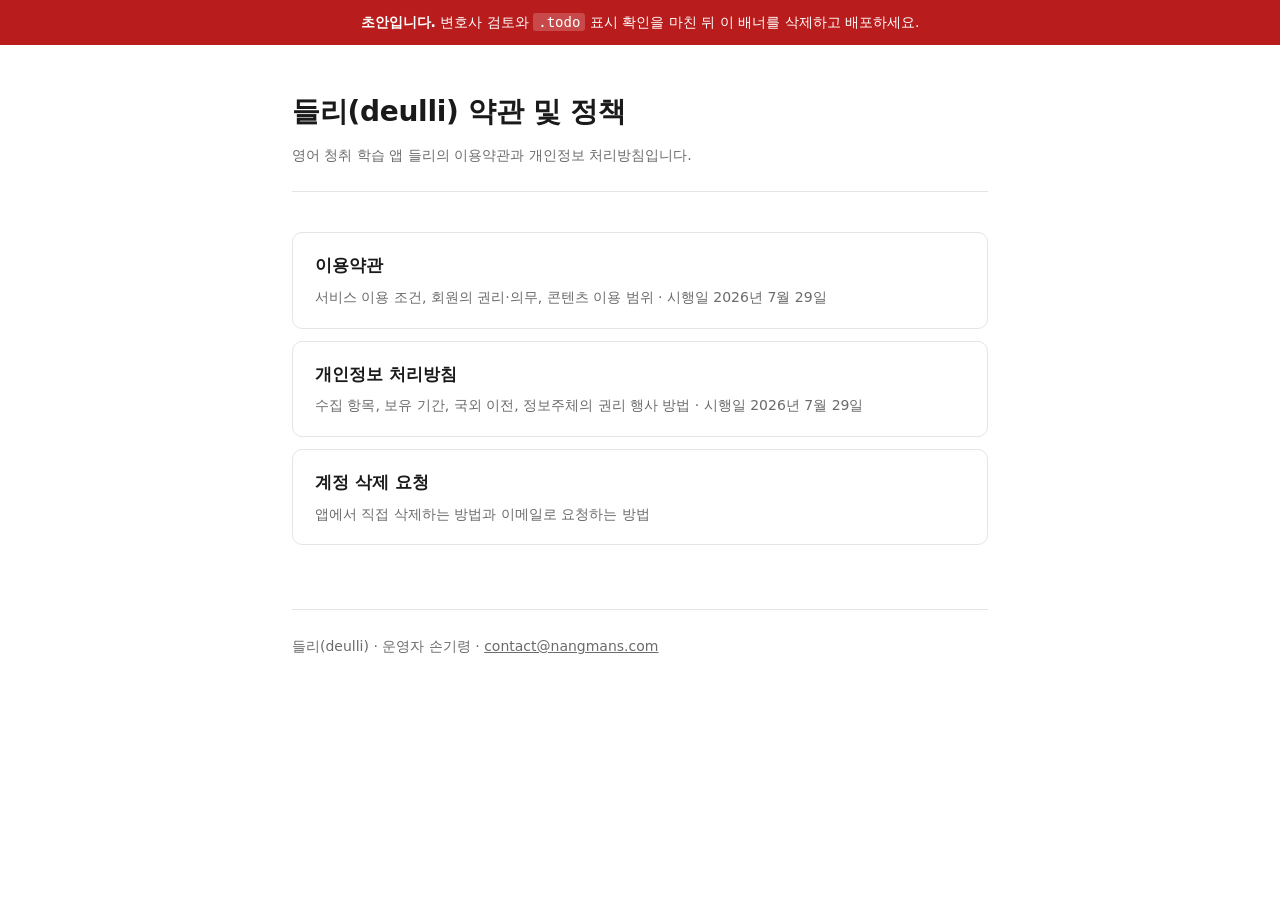
==== index.html @ 46728bd3 "chore: 들리 약관·개인정보 처리방침 정적 사이트 초기 커밋 배포 대상: https://deulli.policy.nangmans.com  - /terms, /privacy, /" ====
<!doctype html>
<html lang="ko">
<head>
<meta charset="utf-8">
<meta name="viewport" content="width=device-width, initial-scale=1">
<title>들리(deulli) 약관 및 정책</title>
<meta name="description" content="들리(deulli) 이용약관, 개인정보 처리방침, 계정 삭제 요청 안내">
<meta name="robots" content="index, follow">
<link rel="canonical" href="https://deulli.policy.nangmans.com/">
<meta property="og:type" content="website">
<meta property="og:locale" content="ko_KR">
<meta property="og:site_name" content="들리(deulli)">
<meta property="og:title" content="들리(deulli) 약관 및 정책">
<meta property="og:description" content="들리(deulli) 이용약관, 개인정보 처리방침, 계정 삭제 요청 안내">
<meta property="og:url" content="https://deulli.policy.nangmans.com/">
<link rel="stylesheet" href="/styles.css">
</head>
<body>

<!-- ⚠️ 공개 전 이 배너를 삭제하세요 (네 페이지 모두) -->
<div id="draft-banner">
	<strong>초안입니다.</strong> 변호사 검토와 <code>.todo</code> 표시 확인을 마친 뒤 이 배너를 삭제하고 배포하세요.
</div>

<div class="wrap">

<header class="doc">
	<h1>들리(deulli) 약관 및 정책</h1>
	<p class="meta">영어 청취 학습 앱 들리의 이용약관과 개인정보 처리방침입니다.</p>
</header>

<ul class="index-list">
	<li><a href="/terms">
		<strong>이용약관</strong>
		<span>서비스 이용 조건, 회원의 권리·의무, 콘텐츠 이용 범위 · 시행일 2026년 7월 29일</span>
	</a></li>
	<li><a href="/privacy">
		<strong>개인정보 처리방침</strong>
		<span>수집 항목, 보유 기간, 국외 이전, 정보주체의 권리 행사 방법 · 시행일 2026년 7월 29일</span>
	</a></li>
	<li><a href="/account-deletion">
		<strong>계정 삭제 요청</strong>
		<span>앱에서 직접 삭제하는 방법과 이메일로 요청하는 방법</span>
	</a></li>
</ul>

<footer class="doc">
	<p>들리(deulli) · 운영자 손기령 · <a href="mailto:contact@nangmans.com">contact@nangmans.com</a></p>
</footer>

</div>
</body>
</html>
---- styles.css ----
:root {
	--bg: #ffffff;
	--fg: #1a1a1a;
	--muted: #6b6b6b;
	--line: #e5e5e5;
	--accent: #2b6cb0;
	--card: #f7f7f8;
	--warn-bg: #fff8e1;
	--warn-fg: #7a5c00;
	--warn-line: #f0d98a;
	--todo-bg: #ffe0e0;
	--todo-fg: #8a1c1c;
	--maxw: 46rem;
}

@media (prefers-color-scheme: dark) {
	:root {
		--bg: #16181c;
		--fg: #e8e8e8;
		--muted: #9a9a9a;
		--line: #2c2f36;
		--accent: #7aa7d9;
		--card: #1e2127;
		--warn-bg: #2e2712;
		--warn-fg: #e8cf8a;
		--warn-line: #5c4c1e;
		--todo-bg: #3a1c1c;
		--todo-fg: #ffb0b0;
	}
}

* { box-sizing: border-box; }

html { -webkit-text-size-adjust: 100%; }

body {
	margin: 0;
	background: var(--bg);
	color: var(--fg);
	font-family: -apple-system, BlinkMacSystemFont, "Apple SD Gothic Neo",
		"Pretendard", "Noto Sans KR", "Malgun Gothic", system-ui, sans-serif;
	font-size: 16px;
	line-height: 1.75;
	word-break: keep-all;
	overflow-wrap: anywhere;
}

.wrap {
	max-width: var(--maxw);
	margin: 0 auto;
	padding: 3rem 1.25rem 6rem;
}

header.doc {
	border-bottom: 1px solid var(--line);
	padding-bottom: 1.5rem;
	margin-bottom: 2.5rem;
}

.brand {
	display: inline-block;
	font-size: 0.8125rem;
	letter-spacing: 0.02em;
	color: var(--muted);
	text-decoration: none;
	margin-bottom: 0.75rem;
}

.brand:hover { color: var(--accent); }

h1 {
	font-size: 1.75rem;
	line-height: 1.35;
	margin: 0 0 0.75rem;
	letter-spacing: -0.01em;
}

h2 {
	font-size: 1.1875rem;
	margin: 3rem 0 1rem;
	padding-top: 0.5rem;
	letter-spacing: -0.01em;
}

h3 {
	font-size: 1rem;
	margin: 2rem 0 0.75rem;
}

p, ul, ol { margin: 0 0 1rem; }

ul, ol { padding-left: 1.35rem; }

li { margin-bottom: 0.375rem; }

.meta {
	color: var(--muted);
	font-size: 0.875rem;
	margin: 0;
}

.lead {
	color: var(--muted);
	font-size: 0.9375rem;
}

a { color: var(--accent); }

hr {
	border: 0;
	border-top: 1px solid var(--line);
	margin: 2.5rem 0;
}

/* 조문 항 번호 */
.clause { margin: 0 0 0.875rem; }

/* 목차 */
nav.toc {
	background: var(--card);
	border: 1px solid var(--line);
	border-radius: 10px;
	padding: 1.25rem 1.5rem;
	margin-bottom: 2.5rem;
}

nav.toc h2 {
	margin: 0 0 0.75rem;
	font-size: 0.9375rem;
	padding-top: 0;
}

nav.toc ol { margin: 0; font-size: 0.9375rem; }

nav.toc a { text-decoration: none; }
nav.toc a:hover { text-decoration: underline; }

/* 표 */
.table-scroll {
	overflow-x: auto;
	-webkit-overflow-scrolling: touch;
	margin: 0 0 1.25rem;
}

table {
	border-collapse: collapse;
	width: 100%;
	min-width: 30rem;
	font-size: 0.9375rem;
}

th, td {
	border: 1px solid var(--line);
	padding: 0.625rem 0.75rem;
	text-align: left;
	vertical-align: top;
}

th {
	background: var(--card);
	font-weight: 600;
	white-space: nowrap;
}

/* 강조 박스 */
.note {
	background: var(--card);
	border: 1px solid var(--line);
	border-radius: 10px;
	padding: 1rem 1.25rem;
	margin: 1.5rem 0;
	font-size: 0.9375rem;
}

.note p:last-child { margin-bottom: 0; }

.warn {
	background: var(--warn-bg);
	border: 1px solid var(--warn-line);
	color: var(--warn-fg);
	border-radius: 10px;
	padding: 1rem 1.25rem;
	margin: 1.5rem 0;
	font-size: 0.9375rem;
}

.warn p:last-child { margin-bottom: 0; }

/* 배포 전 채워야 할 값 */
.todo {
	background: var(--todo-bg);
	color: var(--todo-fg);
	padding: 0.0625rem 0.375rem;
	border-radius: 4px;
	font-weight: 600;
	font-size: 0.9em;
}

/* 초안 배너 — 공개 전 제거 */
#draft-banner {
	background: #b91c1c;
	color: #fff;
	padding: 0.75rem 1.25rem;
	font-size: 0.875rem;
	text-align: center;
	line-height: 1.5;
}

#draft-banner code {
	background: rgba(255, 255, 255, 0.2);
	padding: 0.0625rem 0.3125rem;
	border-radius: 3px;
}

footer.doc {
	border-top: 1px solid var(--line);
	margin-top: 4rem;
	padding-top: 1.5rem;
	font-size: 0.875rem;
	color: var(--muted);
}

footer.doc a { color: var(--muted); }

.index-list {
	list-style: none;
	padding: 0;
	margin: 2rem 0 0;
}

.index-list li {
	margin-bottom: 0.75rem;
}

.index-list a {
	display: block;
	border: 1px solid var(--line);
	border-radius: 10px;
	padding: 1.125rem 1.375rem;
	text-decoration: none;
	color: var(--fg);
	transition: border-color 0.15s ease;
}

.index-list a:hover { border-color: var(--accent); }

.index-list strong { display: block; font-size: 1.0625rem; }

.index-list span {
	display: block;
	color: var(--muted);
	font-size: 0.875rem;
	margin-top: 0.25rem;
}
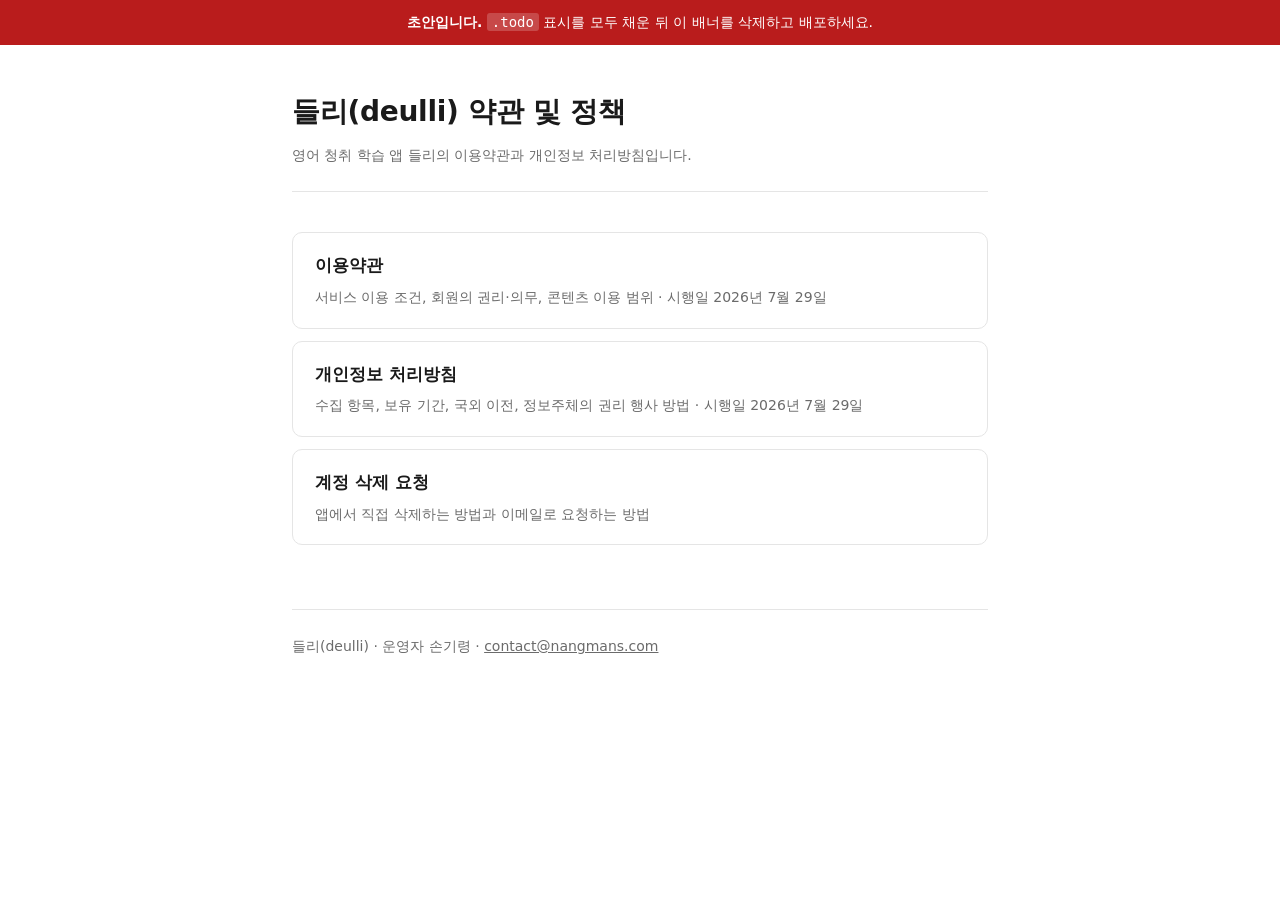
==== commit 05a77bb5: "docs: 변호사 검토를 받지 않기로 한 결정 반영 초안 배너와 README 체크리스트에서 변호사 검토를 전제로 한 문구를 제거하고, 결정 사실과 남는 리스크를 기록으로 대체했다." ====
--- a/index.html
+++ b/index.html
@@ -19,7 +19,7 @@
 
 <!-- ⚠️ 공개 전 이 배너를 삭제하세요 (네 페이지 모두) -->
 <div id="draft-banner">
-	<strong>초안입니다.</strong> 변호사 검토와 <code>.todo</code> 표시 확인을 마친 뒤 이 배너를 삭제하고 배포하세요.
+	<strong>초안입니다.</strong> <code>.todo</code> 표시를 모두 채운 뒤 이 배너를 삭제하고 배포하세요.
 </div>
 
 <div class="wrap">
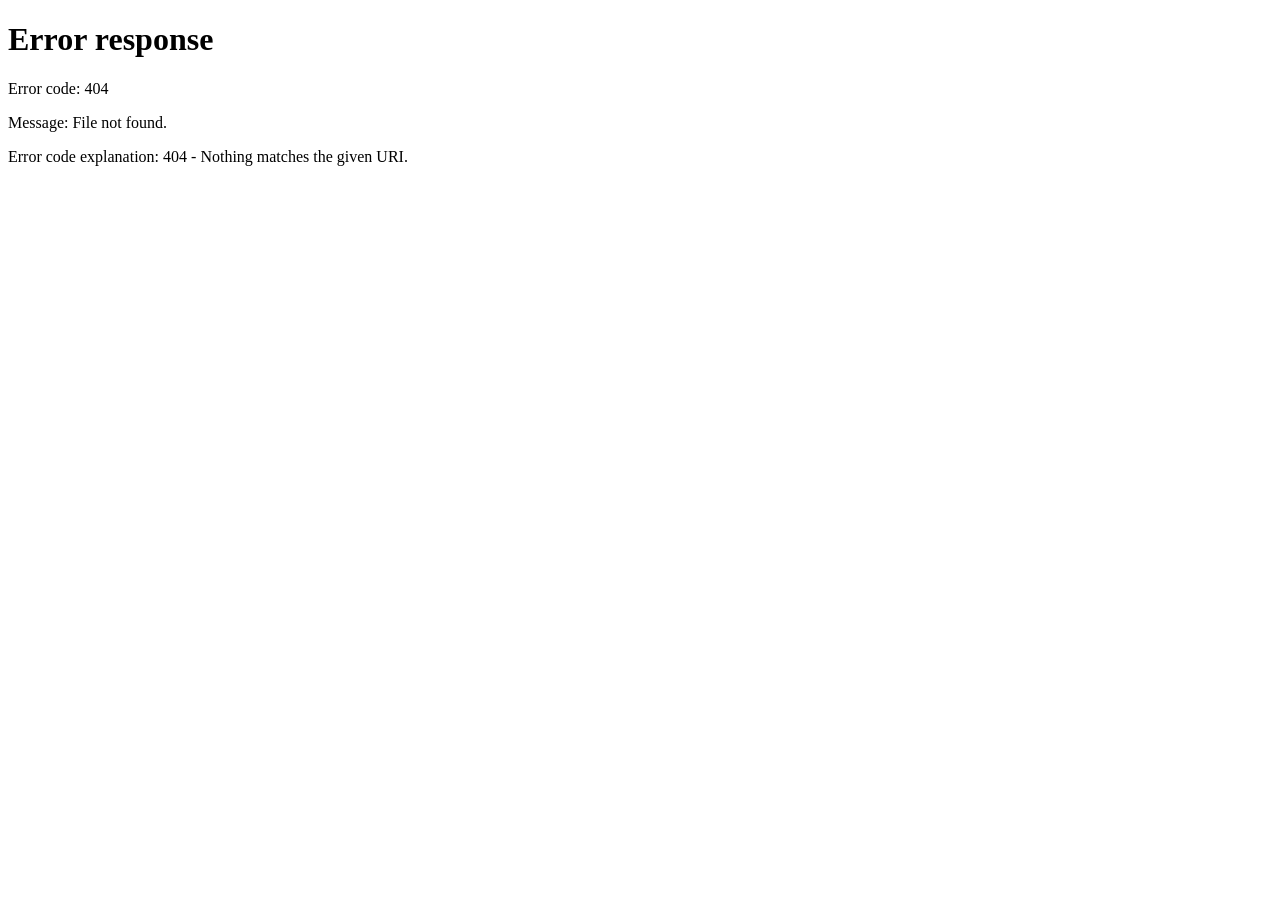
==== commit 9d17061d: "정책 페이지 UI 개선" ====
--- a/index.html
+++ b/index.html
@@ -1,53 +1,18 @@
-<!doctype html>
+<!DOCTYPE html>
 <html lang="ko">
 <head>
 <meta charset="utf-8">
 <meta name="viewport" content="width=device-width, initial-scale=1">
-<title>들리(deulli) 약관 및 정책</title>
-<meta name="description" content="들리(deulli) 이용약관, 개인정보 처리방침, 계정 삭제 요청 안내">
-<meta name="robots" content="index, follow">
-<link rel="canonical" href="https://deulli.policy.nangmans.com/">
-<meta property="og:type" content="website">
-<meta property="og:locale" content="ko_KR">
-<meta property="og:site_name" content="들리(deulli)">
-<meta property="og:title" content="들리(deulli) 약관 및 정책">
-<meta property="og:description" content="들리(deulli) 이용약관, 개인정보 처리방침, 계정 삭제 요청 안내">
-<meta property="og:url" content="https://deulli.policy.nangmans.com/">
+<meta http-equiv="refresh" content="0; url=/terms">
+<title>이용약관으로 이동 · 들리(deulli)</title>
+<meta name="robots" content="noindex, follow">
+<link rel="canonical" href="https://deulli.policy.nangmans.com/terms">
 <link rel="stylesheet" href="/styles.css">
 </head>
-<body>
-
-<!-- ⚠️ 공개 전 이 배너를 삭제하세요 (네 페이지 모두) -->
-<div id="draft-banner">
-	<strong>초안입니다.</strong> <code>.todo</code> 표시를 모두 채운 뒤 이 배너를 삭제하고 배포하세요.
-</div>
-
-<div class="wrap">
-
-<header class="doc">
-	<h1>들리(deulli) 약관 및 정책</h1>
-	<p class="meta">영어 청취 학습 앱 들리의 이용약관과 개인정보 처리방침입니다.</p>
-</header>
-
-<ul class="index-list">
-	<li><a href="/terms">
-		<strong>이용약관</strong>
-		<span>서비스 이용 조건, 회원의 권리·의무, 콘텐츠 이용 범위 · 시행일 2026년 7월 29일</span>
-	</a></li>
-	<li><a href="/privacy">
-		<strong>개인정보 처리방침</strong>
-		<span>수집 항목, 보유 기간, 국외 이전, 정보주체의 권리 행사 방법 · 시행일 2026년 7월 29일</span>
-	</a></li>
-	<li><a href="/account-deletion">
-		<strong>계정 삭제 요청</strong>
-		<span>앱에서 직접 삭제하는 방법과 이메일로 요청하는 방법</span>
-	</a></li>
-</ul>
-
-<footer class="doc">
-	<p>들리(deulli) · 운영자 손기령 · <a href="mailto:contact@nangmans.com">contact@nangmans.com</a></p>
-</footer>
-
-</div>
+<body class="redirect">
+	<main>
+		<p>들리 정책 문서로 이동하고 있습니다.</p>
+		<p><a href="/terms">이용약관 바로가기</a></p>
+	</main>
 </body>
 </html>
--- a/styles.css
+++ b/styles.css
@@ -1,254 +1,561 @@
 :root {
-	--bg: #ffffff;
-	--fg: #1a1a1a;
-	--muted: #6b6b6b;
-	--line: #e5e5e5;
-	--accent: #2b6cb0;
-	--card: #f7f7f8;
-	--warn-bg: #fff8e1;
-	--warn-fg: #7a5c00;
-	--warn-line: #f0d98a;
-	--todo-bg: #ffe0e0;
-	--todo-fg: #8a1c1c;
-	--maxw: 46rem;
-}
-
-@media (prefers-color-scheme: dark) {
-	:root {
-		--bg: #16181c;
-		--fg: #e8e8e8;
-		--muted: #9a9a9a;
-		--line: #2c2f36;
-		--accent: #7aa7d9;
-		--card: #1e2127;
-		--warn-bg: #2e2712;
-		--warn-fg: #e8cf8a;
-		--warn-line: #5c4c1e;
-		--todo-bg: #3a1c1c;
-		--todo-fg: #ffb0b0;
-	}
-}
-
-* { box-sizing: border-box; }
-
-html { -webkit-text-size-adjust: 100%; }
+	/* Deulli color system — light semantic layer */
+	color-scheme: light;
+	--background-base: #ffffff;
+	--surface-subtle: #f8fafc;
+	--surface-muted: #f1f4f8;
+	--text-primary: #041225;
+	--text-secondary: #4c5d72;
+	--text-tertiary: #718196;
+	--border-subtle: #e3e9f0;
+	--action-primary: #0150e5;
+	--action-primary-hover: #0640b9;
+	--action-primary-subtle: #eff5ff;
+	--warning-subtle: #fff8e6;
+	--warning-text: #8a4f00;
+	--danger-subtle: #fff0f0;
+	--danger-text: #b4232a;
+	--content-width: 46rem;
+	--site-width: 72rem;
+}
+
+* {
+	box-sizing: border-box;
+}
+
+html {
+	-webkit-text-size-adjust: 100%;
+	scroll-behavior: smooth;
+	scroll-padding-top: 6rem;
+}
 
 body {
 	margin: 0;
-	background: var(--bg);
-	color: var(--fg);
-	font-family: -apple-system, BlinkMacSystemFont, "Apple SD Gothic Neo",
-		"Pretendard", "Noto Sans KR", "Malgun Gothic", system-ui, sans-serif;
+	background: var(--background-base);
+	color: var(--text-primary);
+	font-family: Pretendard, -apple-system, BlinkMacSystemFont, "Apple SD Gothic Neo",
+		"Noto Sans KR", "Malgun Gothic", system-ui, sans-serif;
 	font-size: 16px;
-	line-height: 1.75;
+	line-height: 1.78;
+	letter-spacing: -0.012em;
 	word-break: keep-all;
 	overflow-wrap: anywhere;
 }
 
+a {
+	color: var(--action-primary);
+	text-underline-offset: 0.18em;
+	text-decoration-thickness: 1px;
+}
+
+a:hover {
+	color: var(--action-primary-hover);
+}
+
+a:focus-visible,
+summary:focus-visible {
+	outline: 3px solid #bbd6ff;
+	outline-offset: 3px;
+	border-radius: 4px;
+}
+
+.skip-link {
+	position: fixed;
+	z-index: 100;
+	top: 0.75rem;
+	left: 0.75rem;
+	padding: 0.625rem 0.875rem;
+	background: var(--text-primary);
+	color: #ffffff;
+	text-decoration: none;
+	transform: translateY(-150%);
+}
+
+.skip-link:focus {
+	transform: translateY(0);
+}
+
+/* 공개 전 상태 안내 */
+#draft-banner {
+	position: relative;
+	z-index: 30;
+	padding: 0.5rem 1.25rem;
+	background: var(--warning-subtle);
+	color: var(--warning-text);
+	font-size: 0.8125rem;
+	line-height: 1.5;
+	text-align: center;
+}
+
+#draft-banner code {
+	padding: 0.0625rem 0.3125rem;
+	border-radius: 4px;
+	background: rgba(138, 79, 0, 0.08);
+	font-family: ui-monospace, SFMono-Regular, Menlo, monospace;
+}
+
+/* 상단 브랜드 및 문서 탭 */
+.site-header {
+	position: sticky;
+	z-index: 20;
+	top: 0;
+	border-bottom: 1px solid var(--border-subtle);
+	background: rgba(255, 255, 255, 0.96);
+	backdrop-filter: blur(12px);
+	-webkit-backdrop-filter: blur(12px);
+}
+
+.site-header-inner {
+	display: flex;
+	align-items: stretch;
+	justify-content: space-between;
+	width: min(100%, var(--site-width));
+	min-height: 4.25rem;
+	margin: 0 auto;
+	padding: 0 1.5rem;
+	gap: 2rem;
+}
+
+.brand {
+	display: inline-flex;
+	flex: 0 0 auto;
+	align-items: baseline;
+	align-self: center;
+	gap: 0.4rem;
+	color: var(--text-primary);
+	font-size: 1.0625rem;
+	font-weight: 750;
+	letter-spacing: -0.03em;
+	text-decoration: none;
+}
+
+.brand::before {
+	width: 0.5rem;
+	height: 0.5rem;
+	border-radius: 999px;
+	background: var(--action-primary);
+	content: "";
+}
+
+.brand small {
+	color: var(--text-tertiary);
+	font-size: 0.6875rem;
+	font-weight: 650;
+	letter-spacing: 0.02em;
+}
+
+.policy-tabs {
+	display: flex;
+	align-items: stretch;
+	gap: 1.5rem;
+	white-space: nowrap;
+}
+
+.policy-tabs a {
+	display: inline-flex;
+	align-items: center;
+	border-bottom: 2px solid transparent;
+	color: var(--text-secondary);
+	font-size: 0.9rem;
+	font-weight: 600;
+	text-decoration: none;
+}
+
+.policy-tabs a:hover {
+	color: var(--text-primary);
+}
+
+.policy-tabs a[aria-current="page"] {
+	border-bottom-color: var(--action-primary);
+	color: var(--action-primary);
+	font-weight: 700;
+}
+
 .wrap {
-	max-width: var(--maxw);
+	width: min(100%, var(--site-width));
 	margin: 0 auto;
-	padding: 3rem 1.25rem 6rem;
+	padding: 4.5rem 1.5rem 6rem;
 }
 
 header.doc {
-	border-bottom: 1px solid var(--line);
-	padding-bottom: 1.5rem;
-	margin-bottom: 2.5rem;
-}
-
-.brand {
-	display: inline-block;
+	max-width: var(--content-width);
+	margin-bottom: 3.75rem;
+}
+
+.wrap:not(.has-toc) > header.doc {
+	margin-inline: auto;
+}
+
+.has-toc > header.doc {
+	margin-left: 16.5rem;
+}
+
+.eyebrow {
+	margin: 0 0 0.75rem;
+	color: var(--action-primary);
 	font-size: 0.8125rem;
+	font-weight: 700;
+	letter-spacing: 0.04em;
+}
+
+h1 {
+	margin: 0 0 0.875rem;
+	font-size: clamp(2rem, 5vw, 2.625rem);
+	font-weight: 760;
+	line-height: 1.25;
+	letter-spacing: -0.04em;
+}
+
+h2 {
+	margin: 4rem 0 1.125rem;
+	padding-top: 0.25rem;
+	font-size: 1.375rem;
+	line-height: 1.45;
+	letter-spacing: -0.025em;
+	scroll-margin-top: 6rem;
+}
+
+h3 {
+	margin: 2.5rem 0 0.875rem;
+	font-size: 1.0625rem;
+	line-height: 1.55;
+	letter-spacing: -0.015em;
+}
+
+p,
+ul,
+ol {
+	margin: 0 0 1.125rem;
+}
+
+ul,
+ol {
+	padding-left: 1.35rem;
+}
+
+li {
+	margin-bottom: 0.45rem;
+}
+
+strong {
+	font-weight: 700;
+}
+
+.meta {
+	margin: 0;
+	color: var(--text-tertiary);
+	font-size: 0.875rem;
+}
+
+.lead {
+	color: var(--text-secondary);
+	font-size: 1.0625rem;
+	line-height: 1.75;
+}
+
+hr {
+	margin: 3.5rem 0;
+	border: 0;
+	border-top: 1px solid var(--border-subtle);
+}
+
+.document-shell {
+	display: grid;
+	grid-template-columns: 13.5rem minmax(0, var(--content-width));
+	align-items: start;
+	gap: 3rem;
+}
+
+.document-body {
+	min-width: 0;
+	max-width: var(--content-width);
+}
+
+.document-body > :first-child {
+	margin-top: 0;
+}
+
+.standalone {
+	margin: 0 auto;
+}
+
+/* 긴 문서의 목차 */
+.toc-column {
+	min-width: 0;
+}
+
+nav.toc {
+	position: sticky;
+	top: 6rem;
+	max-height: calc(100vh - 7.5rem);
+	padding-right: 0.75rem;
+	overflow-y: auto;
+	scrollbar-width: thin;
+}
+
+nav.toc h2 {
+	margin: 0 0 0.875rem;
+	padding: 0;
+	color: var(--text-primary);
+	font-size: 0.8125rem;
+	font-weight: 700;
 	letter-spacing: 0.02em;
-	color: var(--muted);
+}
+
+nav.toc ol {
+	margin: 0;
+	padding: 0;
+	list-style: none;
+	font-size: 0.8125rem;
+	line-height: 1.55;
+}
+
+nav.toc li {
+	margin: 0;
+}
+
+nav.toc a {
+	display: block;
+	padding: 0.35rem 0;
+	color: var(--text-tertiary);
 	text-decoration: none;
-	margin-bottom: 0.75rem;
-}
-
-.brand:hover { color: var(--accent); }
-
-h1 {
-	font-size: 1.75rem;
-	line-height: 1.35;
-	margin: 0 0 0.75rem;
-	letter-spacing: -0.01em;
-}
-
-h2 {
-	font-size: 1.1875rem;
-	margin: 3rem 0 1rem;
-	padding-top: 0.5rem;
-	letter-spacing: -0.01em;
-}
-
-h3 {
-	font-size: 1rem;
-	margin: 2rem 0 0.75rem;
-}
-
-p, ul, ol { margin: 0 0 1rem; }
-
-ul, ol { padding-left: 1.35rem; }
-
-li { margin-bottom: 0.375rem; }
-
-.meta {
-	color: var(--muted);
-	font-size: 0.875rem;
-	margin: 0;
-}
-
-.lead {
-	color: var(--muted);
-	font-size: 0.9375rem;
-}
-
-a { color: var(--accent); }
-
-hr {
-	border: 0;
-	border-top: 1px solid var(--line);
-	margin: 2.5rem 0;
+}
+
+nav.toc a:hover {
+	color: var(--action-primary);
 }
 
 /* 조문 항 번호 */
-.clause { margin: 0 0 0.875rem; }
-
-/* 목차 */
-nav.toc {
-	background: var(--card);
-	border: 1px solid var(--line);
-	border-radius: 10px;
-	padding: 1.25rem 1.5rem;
-	margin-bottom: 2.5rem;
-}
-
-nav.toc h2 {
-	margin: 0 0 0.75rem;
-	font-size: 0.9375rem;
-	padding-top: 0;
-}
-
-nav.toc ol { margin: 0; font-size: 0.9375rem; }
-
-nav.toc a { text-decoration: none; }
-nav.toc a:hover { text-decoration: underline; }
+.clause {
+	margin: 0 0 0.9375rem;
+}
 
 /* 표 */
 .table-scroll {
+	margin: 0 0 1.5rem;
 	overflow-x: auto;
 	-webkit-overflow-scrolling: touch;
-	margin: 0 0 1.25rem;
 }
 
 table {
-	border-collapse: collapse;
 	width: 100%;
 	min-width: 30rem;
-	font-size: 0.9375rem;
-}
-
-th, td {
-	border: 1px solid var(--line);
-	padding: 0.625rem 0.75rem;
+	border-collapse: collapse;
+	border-top: 1px solid var(--text-tertiary);
+	border-bottom: 1px solid var(--border-subtle);
+	font-size: 0.9rem;
+	line-height: 1.65;
+}
+
+th,
+td {
+	padding: 0.75rem 0.875rem;
+	border: 0;
+	border-bottom: 1px solid var(--border-subtle);
 	text-align: left;
 	vertical-align: top;
 }
 
 th {
-	background: var(--card);
-	font-weight: 600;
+	background: var(--surface-subtle);
+	color: var(--text-secondary);
+	font-weight: 700;
 	white-space: nowrap;
 }
 
-/* 강조 박스 */
+/* 안내 및 주의 */
+.note,
+.warn {
+	margin: 1.75rem 0;
+	padding: 1.125rem 1.25rem;
+	border-radius: 12px;
+	font-size: 0.9375rem;
+}
+
 .note {
-	background: var(--card);
-	border: 1px solid var(--line);
-	border-radius: 10px;
-	padding: 1rem 1.25rem;
-	margin: 1.5rem 0;
-	font-size: 0.9375rem;
-}
-
-.note p:last-child { margin-bottom: 0; }
+	background: var(--action-primary-subtle);
+	color: var(--text-secondary);
+}
 
 .warn {
-	background: var(--warn-bg);
-	border: 1px solid var(--warn-line);
-	color: var(--warn-fg);
-	border-radius: 10px;
-	padding: 1rem 1.25rem;
-	margin: 1.5rem 0;
-	font-size: 0.9375rem;
-}
-
-.warn p:last-child { margin-bottom: 0; }
+	background: var(--warning-subtle);
+	color: var(--warning-text);
+}
+
+.note p:last-child,
+.warn p:last-child,
+.note ul:last-child,
+.warn ul:last-child {
+	margin-bottom: 0;
+}
 
 /* 배포 전 채워야 할 값 */
 .todo {
-	background: var(--todo-bg);
-	color: var(--todo-fg);
 	padding: 0.0625rem 0.375rem;
 	border-radius: 4px;
-	font-weight: 600;
+	background: var(--danger-subtle);
+	color: var(--danger-text);
 	font-size: 0.9em;
-}
-
-/* 초안 배너 — 공개 전 제거 */
-#draft-banner {
-	background: #b91c1c;
-	color: #fff;
-	padding: 0.75rem 1.25rem;
-	font-size: 0.875rem;
+	font-weight: 700;
+}
+
+footer.doc {
+	max-width: var(--content-width);
+	margin-top: 5rem;
+	margin-left: auto;
+	margin-right: auto;
+	padding-top: 1.5rem;
+	border-top: 1px solid var(--border-subtle);
+	color: var(--text-tertiary);
+	font-size: 0.8125rem;
+}
+
+.has-toc > footer.doc {
+	margin-left: 16.5rem;
+	margin-right: 0;
+}
+
+footer.doc p {
+	margin-bottom: 0.4rem;
+}
+
+footer.doc a {
+	color: var(--text-secondary);
+}
+
+.redirect {
+	display: grid;
+	min-height: 100vh;
+	place-items: center;
+	padding: 1.5rem;
 	text-align: center;
-	line-height: 1.5;
-}
-
-#draft-banner code {
-	background: rgba(255, 255, 255, 0.2);
-	padding: 0.0625rem 0.3125rem;
-	border-radius: 3px;
-}
-
-footer.doc {
-	border-top: 1px solid var(--line);
-	margin-top: 4rem;
-	padding-top: 1.5rem;
-	font-size: 0.875rem;
-	color: var(--muted);
-}
-
-footer.doc a { color: var(--muted); }
-
-.index-list {
-	list-style: none;
-	padding: 0;
-	margin: 2rem 0 0;
-}
-
-.index-list li {
-	margin-bottom: 0.75rem;
-}
-
-.index-list a {
-	display: block;
-	border: 1px solid var(--line);
-	border-radius: 10px;
-	padding: 1.125rem 1.375rem;
-	text-decoration: none;
-	color: var(--fg);
-	transition: border-color 0.15s ease;
-}
-
-.index-list a:hover { border-color: var(--accent); }
-
-.index-list strong { display: block; font-size: 1.0625rem; }
-
-.index-list span {
-	display: block;
-	color: var(--muted);
-	font-size: 0.875rem;
-	margin-top: 0.25rem;
-}
+}
+
+.redirect p {
+	color: var(--text-secondary);
+}
+
+@media (max-width: 760px) {
+	html {
+		scroll-padding-top: 8.75rem;
+	}
+
+	#draft-banner {
+		padding-inline: 1rem;
+		text-align: left;
+	}
+
+	.site-header-inner {
+		display: block;
+		min-height: auto;
+		padding: 0.75rem 1rem 0;
+	}
+
+	.brand {
+		min-height: 1.75rem;
+	}
+
+	.policy-tabs {
+		gap: 1.25rem;
+		margin: 0.5rem -1rem 0;
+		padding: 0 1rem;
+		overflow-x: auto;
+		scrollbar-width: none;
+	}
+
+	.policy-tabs::-webkit-scrollbar {
+		display: none;
+	}
+
+	.policy-tabs a {
+		min-height: 2.75rem;
+		font-size: 0.875rem;
+	}
+
+	.wrap {
+		padding: 3.25rem 1.25rem 4.5rem;
+	}
+
+	header.doc,
+	.has-toc > header.doc,
+	.has-toc > footer.doc {
+		margin-left: 0;
+		margin-right: 0;
+	}
+
+	.wrap:not(.has-toc) > header.doc,
+	.wrap:not(.has-toc) > footer.doc {
+		margin-left: auto;
+		margin-right: auto;
+	}
+
+	.has-toc > header.doc {
+		margin-bottom: 2.75rem;
+	}
+
+	h1 {
+		font-size: 2rem;
+	}
+
+	h2 {
+		margin-top: 3.5rem;
+		font-size: 1.25rem;
+		scroll-margin-top: 8.75rem;
+	}
+
+	.document-shell {
+		display: block;
+	}
+
+	.toc-column {
+		margin-bottom: 3rem;
+	}
+
+	nav.toc {
+		position: static;
+		max-height: 15rem;
+		padding: 1rem 1.125rem;
+		border-radius: 12px;
+		background: var(--surface-subtle);
+	}
+
+	nav.toc h2 {
+		margin-bottom: 0.5rem;
+	}
+
+	nav.toc a {
+		padding: 0.4rem 0;
+	}
+
+	th,
+	td {
+		padding: 0.6875rem 0.75rem;
+	}
+}
+
+@media print {
+	#draft-banner,
+	.site-header,
+	.toc-column {
+		display: none;
+	}
+
+	.wrap {
+		width: auto;
+		padding: 0;
+	}
+
+	.has-toc > header.doc,
+	.has-toc > footer.doc {
+		margin-left: 0;
+		margin-right: 0;
+	}
+
+	.document-shell {
+		display: block;
+	}
+
+	a {
+		color: inherit;
+	}
+}
